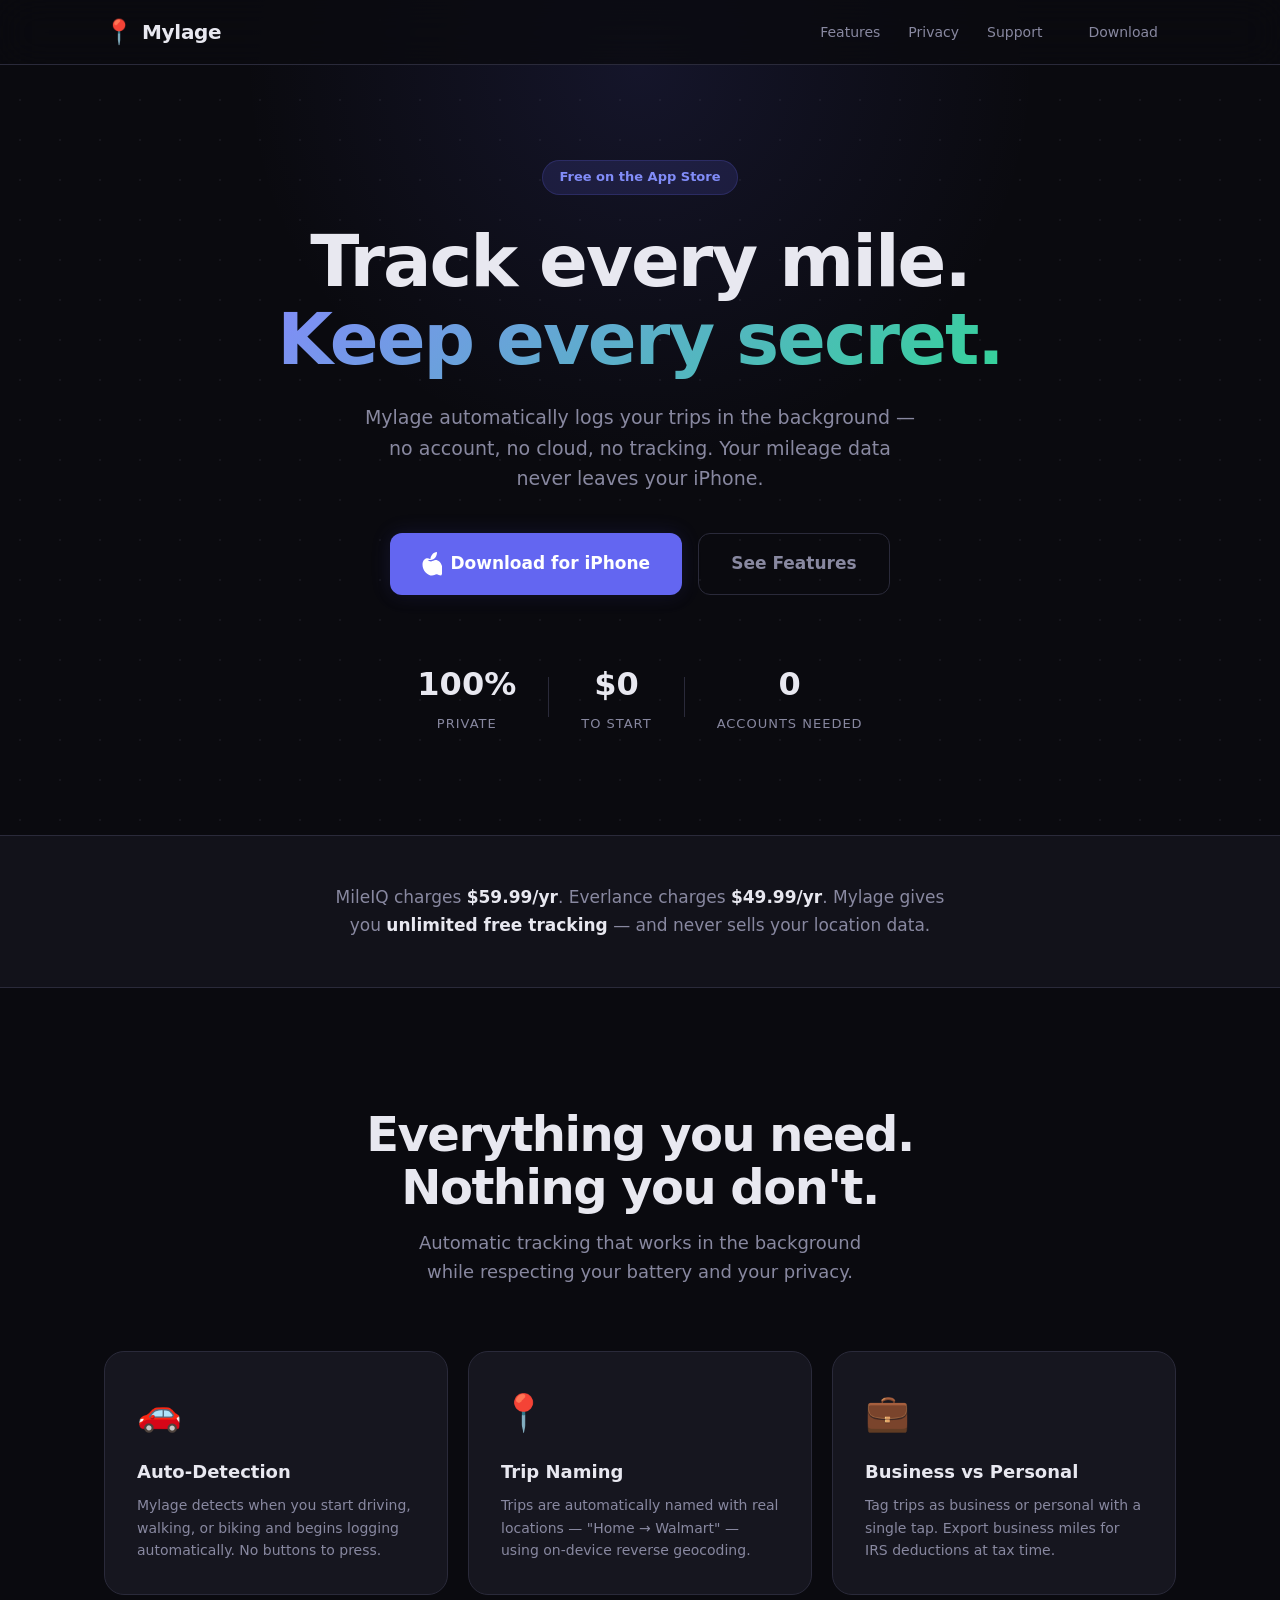
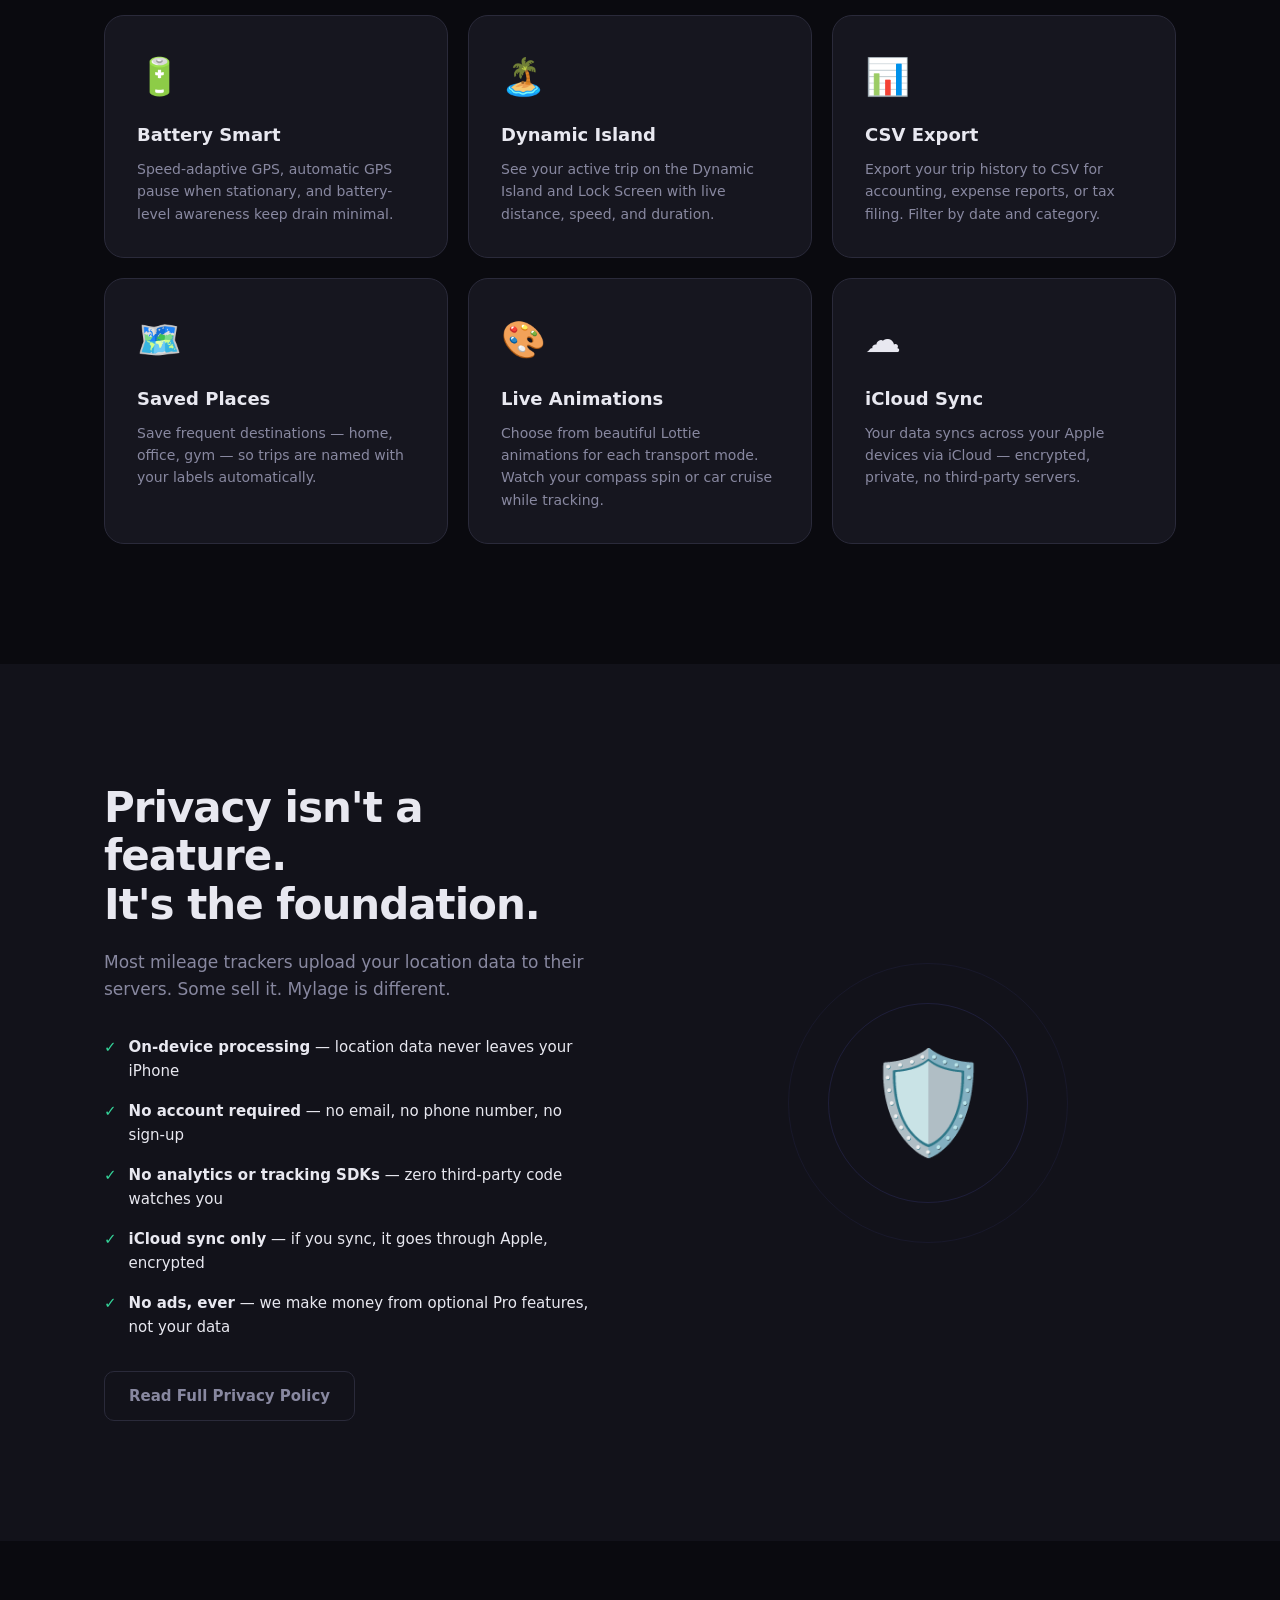
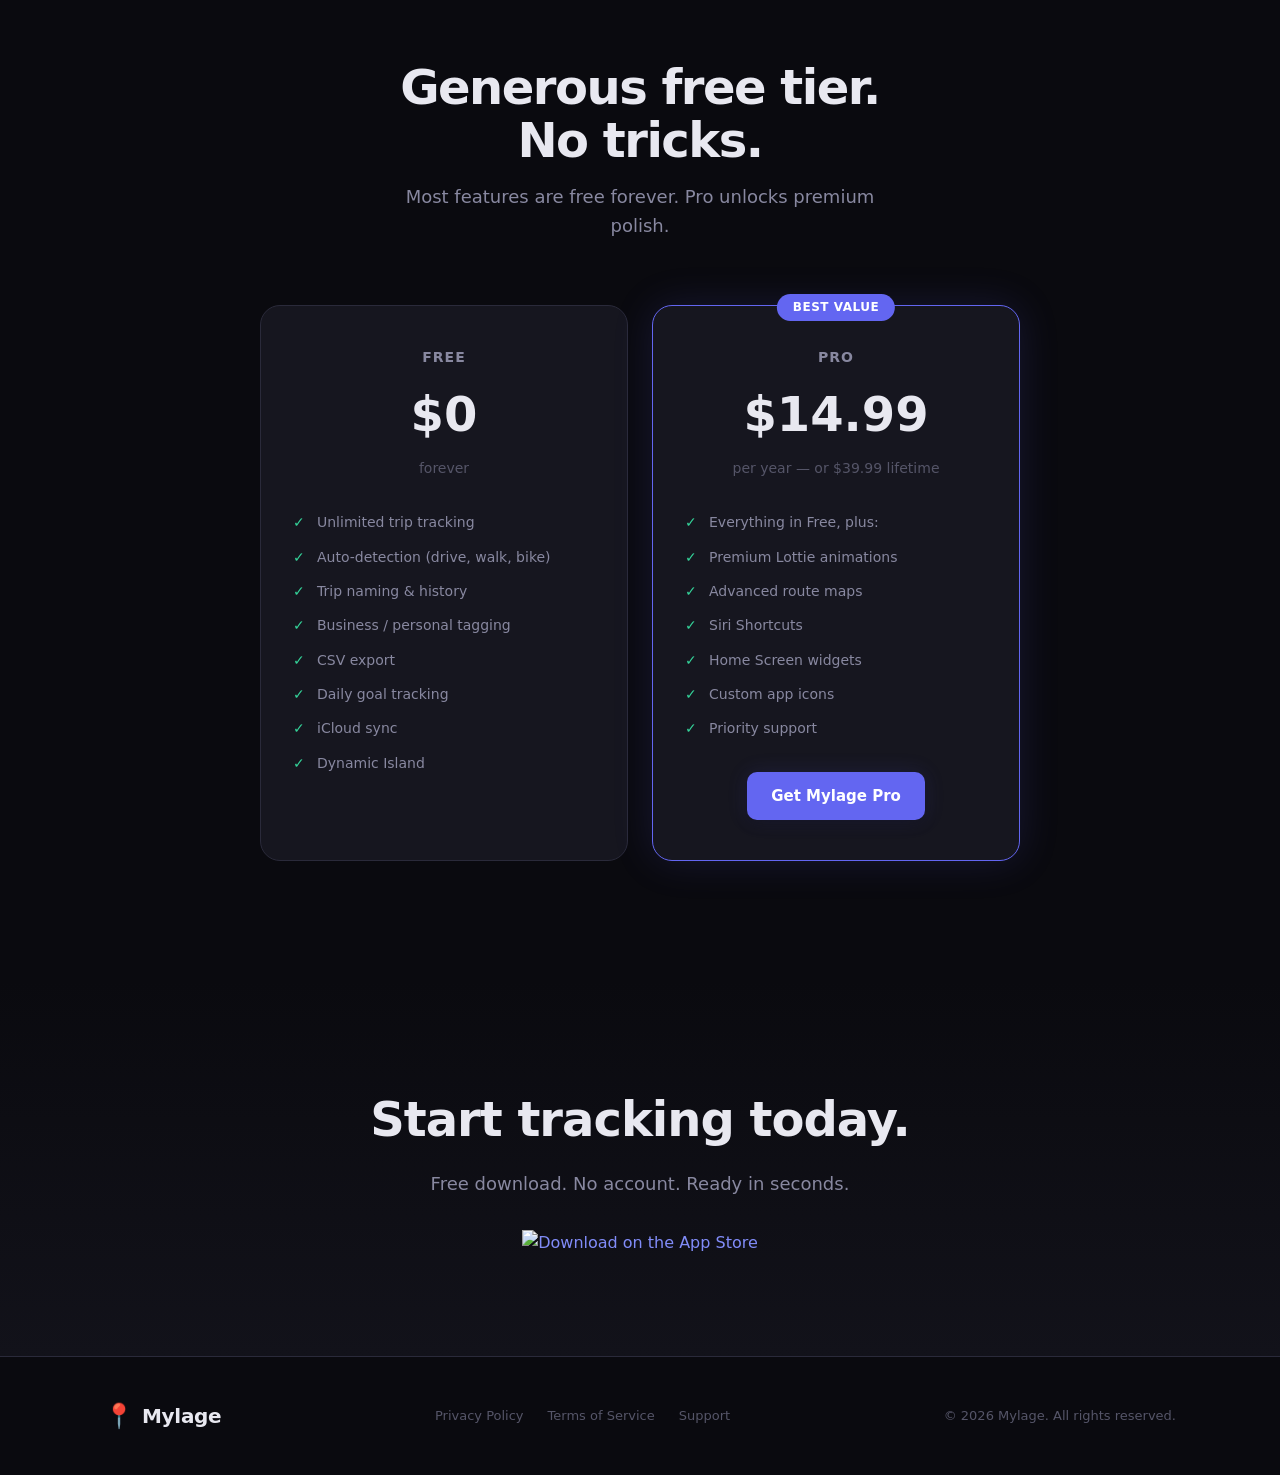
==== index.html @ f0684337 "Launch Mylage landing page, privacy policy, terms & support Co-Authored-By: Claude Opus 4.6 <noreply" ====
<!DOCTYPE html>
<html lang="en">
<head>
    <meta charset="UTF-8">
    <meta name="viewport" content="width=device-width, initial-scale=1.0">
    <title>Mylage — Privacy-First Mileage Tracker for iPhone</title>
    <meta name="description" content="Mylage automatically tracks your trips, calculates mileage, and keeps everything private. No account required. Free on the App Store.">
    <meta name="keywords" content="mileage tracker, trip tracker, IRS mileage, business mileage, iPhone, iOS, privacy">
    <meta property="og:title" content="Mylage — Privacy-First Mileage Tracker">
    <meta property="og:description" content="Automatic trip tracking. No account. No cloud. Your data stays on your device.">
    <meta property="og:type" content="website">
    <meta property="og:url" content="https://mylage.app">
    <meta name="apple-itunes-app" content="app-id=YOUR_APP_ID">
    <link rel="icon" type="image/svg+xml" href="data:image/svg+xml,<svg xmlns='http://www.w3.org/2000/svg' viewBox='0 0 100 100'><text y='.9em' font-size='90'>📍</text></svg>">
    <link rel="stylesheet" href="style.css">
</head>
<body>
    <!-- Nav -->
    <nav class="nav">
        <div class="nav-inner">
            <a href="/" class="nav-brand">
                <span class="nav-logo">📍</span>
                <span class="nav-name">Mylage</span>
            </a>
            <div class="nav-links">
                <a href="#features">Features</a>
                <a href="#privacy">Privacy</a>
                <a href="support.html">Support</a>
                <a href="#download" class="btn btn-sm">Download</a>
            </div>
            <button class="nav-toggle" aria-label="Menu" onclick="document.querySelector('.nav-links').classList.toggle('open')">
                <span></span><span></span><span></span>
            </button>
        </div>
    </nav>

    <!-- Hero -->
    <section class="hero">
        <div class="hero-bg">
            <div class="hero-gradient"></div>
            <div class="hero-dots"></div>
        </div>
        <div class="container hero-content">
            <div class="hero-badge">Free on the App Store</div>
            <h1>Track every mile.<br><span class="text-gradient">Keep every secret.</span></h1>
            <p class="hero-sub">Mylage automatically logs your trips in the background — no account, no cloud, no tracking. Your mileage data never leaves your iPhone.</p>
            <div class="hero-actions">
                <a href="#download" class="btn btn-primary btn-lg">
                    <svg width="20" height="24" viewBox="0 0 20 24" fill="currentColor"><path d="M15.5 1.5c-1.85 0-3.35.95-4.25 1.95-.9-1-2.4-1.95-4.25-1.95C3.1 1.5 0 4.6 0 8.5c0 5 4.5 9 10 14.5C15.5 17.5 20 13.5 20 8.5c0-3.9-3.1-7-6.5-7z" opacity="0"/><path d="M14.94 0C13.23.08 11.2 1.16 10.06 2.64c-1.02 1.32-1.91 3.35-1.58 5.3 1.86.06 3.78-1.02 4.87-2.52 1.04-1.42 1.78-3.42 1.59-5.42zM10.06 7.5C8.58 7.5 7.4 6.25 5.44 6.25 3.5 6.25.5 8.06.5 12.63.5 18.81 5.83 23.5 10 23.5c1.97 0 2.98-1.29 4.63-1.29 1.68 0 2.33 1.26 4.5 1.26C22.3 19.27 20 12 17.56 9.81c-1.19-1.06-2.7-1.69-3.94-1.69-1.79 0-2.87 1.31-4.56 1.31-1.66 0-2.4-1.28-3.5-1.28"/></svg>
                    Download for iPhone
                </a>
                <a href="#features" class="btn btn-ghost btn-lg">See Features</a>
            </div>
            <div class="hero-stats">
                <div class="stat">
                    <span class="stat-value">100%</span>
                    <span class="stat-label">Private</span>
                </div>
                <div class="stat-divider"></div>
                <div class="stat">
                    <span class="stat-value">$0</span>
                    <span class="stat-label">To Start</span>
                </div>
                <div class="stat-divider"></div>
                <div class="stat">
                    <span class="stat-value">0</span>
                    <span class="stat-label">Accounts Needed</span>
                </div>
            </div>
        </div>
    </section>

    <!-- Competitors -->
    <section class="compare">
        <div class="container">
            <p class="compare-text">
                MileIQ charges <strong>$59.99/yr</strong>. Everlance charges <strong>$49.99/yr</strong>.
                Mylage gives you <strong>unlimited free tracking</strong> — and never sells your location data.
            </p>
        </div>
    </section>

    <!-- Features -->
    <section id="features" class="features">
        <div class="container">
            <div class="section-header">
                <h2>Everything you need.<br>Nothing you don't.</h2>
                <p>Automatic tracking that works in the background while respecting your battery and your privacy.</p>
            </div>
            <div class="feature-grid">
                <div class="feature-card">
                    <div class="feature-icon">🚗</div>
                    <h3>Auto-Detection</h3>
                    <p>Mylage detects when you start driving, walking, or biking and begins logging automatically. No buttons to press.</p>
                </div>
                <div class="feature-card">
                    <div class="feature-icon">📍</div>
                    <h3>Trip Naming</h3>
                    <p>Trips are automatically named with real locations — "Home → Walmart" — using on-device reverse geocoding.</p>
                </div>
                <div class="feature-card">
                    <div class="feature-icon">💼</div>
                    <h3>Business vs Personal</h3>
                    <p>Tag trips as business or personal with a single tap. Export business miles for IRS deductions at tax time.</p>
                </div>
                <div class="feature-card">
                    <div class="feature-icon">🔋</div>
                    <h3>Battery Smart</h3>
                    <p>Speed-adaptive GPS, automatic GPS pause when stationary, and battery-level awareness keep drain minimal.</p>
                </div>
                <div class="feature-card">
                    <div class="feature-icon">🏝️</div>
                    <h3>Dynamic Island</h3>
                    <p>See your active trip on the Dynamic Island and Lock Screen with live distance, speed, and duration.</p>
                </div>
                <div class="feature-card">
                    <div class="feature-icon">📊</div>
                    <h3>CSV Export</h3>
                    <p>Export your trip history to CSV for accounting, expense reports, or tax filing. Filter by date and category.</p>
                </div>
                <div class="feature-card">
                    <div class="feature-icon">🗺️</div>
                    <h3>Saved Places</h3>
                    <p>Save frequent destinations — home, office, gym — so trips are named with your labels automatically.</p>
                </div>
                <div class="feature-card">
                    <div class="feature-icon">🎨</div>
                    <h3>Live Animations</h3>
                    <p>Choose from beautiful Lottie animations for each transport mode. Watch your compass spin or car cruise while tracking.</p>
                </div>
                <div class="feature-card">
                    <div class="feature-icon">☁️</div>
                    <h3>iCloud Sync</h3>
                    <p>Your data syncs across your Apple devices via iCloud — encrypted, private, no third-party servers.</p>
                </div>
            </div>
        </div>
    </section>

    <!-- Privacy -->
    <section id="privacy" class="privacy-section">
        <div class="container">
            <div class="privacy-grid">
                <div class="privacy-content">
                    <h2>Privacy isn't a feature.<br>It's the foundation.</h2>
                    <p>Most mileage trackers upload your location data to their servers. Some sell it. Mylage is different.</p>
                    <ul class="privacy-list">
                        <li>
                            <span class="check">✓</span>
                            <span><strong>On-device processing</strong> — location data never leaves your iPhone</span>
                        </li>
                        <li>
                            <span class="check">✓</span>
                            <span><strong>No account required</strong> — no email, no phone number, no sign-up</span>
                        </li>
                        <li>
                            <span class="check">✓</span>
                            <span><strong>No analytics or tracking SDKs</strong> — zero third-party code watches you</span>
                        </li>
                        <li>
                            <span class="check">✓</span>
                            <span><strong>iCloud sync only</strong> — if you sync, it goes through Apple, encrypted</span>
                        </li>
                        <li>
                            <span class="check">✓</span>
                            <span><strong>No ads, ever</strong> — we make money from optional Pro features, not your data</span>
                        </li>
                    </ul>
                    <a href="privacy.html" class="btn btn-ghost">Read Full Privacy Policy</a>
                </div>
                <div class="privacy-visual">
                    <div class="shield">
                        <div class="shield-icon">🛡️</div>
                        <div class="shield-ring"></div>
                        <div class="shield-ring shield-ring-2"></div>
                    </div>
                </div>
            </div>
        </div>
    </section>

    <!-- Pricing -->
    <section class="pricing">
        <div class="container">
            <div class="section-header">
                <h2>Generous free tier.<br>No tricks.</h2>
                <p>Most features are free forever. Pro unlocks premium polish.</p>
            </div>
            <div class="pricing-grid">
                <div class="price-card">
                    <div class="price-tier">Free</div>
                    <div class="price-amount">$0</div>
                    <div class="price-period">forever</div>
                    <ul class="price-features">
                        <li>Unlimited trip tracking</li>
                        <li>Auto-detection (drive, walk, bike)</li>
                        <li>Trip naming & history</li>
                        <li>Business / personal tagging</li>
                        <li>CSV export</li>
                        <li>Daily goal tracking</li>
                        <li>iCloud sync</li>
                        <li>Dynamic Island</li>
                    </ul>
                </div>
                <div class="price-card price-card-pro">
                    <div class="price-badge">Best Value</div>
                    <div class="price-tier">Pro</div>
                    <div class="price-amount">$14.99</div>
                    <div class="price-period">per year — or $39.99 lifetime</div>
                    <ul class="price-features">
                        <li>Everything in Free, plus:</li>
                        <li>Premium Lottie animations</li>
                        <li>Advanced route maps</li>
                        <li>Siri Shortcuts</li>
                        <li>Home Screen widgets</li>
                        <li>Custom app icons</li>
                        <li>Priority support</li>
                    </ul>
                    <a href="#download" class="btn btn-primary">Get Mylage Pro</a>
                </div>
            </div>
        </div>
    </section>

    <!-- Download -->
    <section id="download" class="download">
        <div class="container">
            <h2>Start tracking today.</h2>
            <p>Free download. No account. Ready in seconds.</p>
            <a href="https://apps.apple.com/app/mylage/idYOUR_APP_ID" class="app-store-badge" aria-label="Download on the App Store">
                <img src="https://developer.apple.com/assets/elements/badges/download-on-the-app-store.svg" alt="Download on the App Store" height="54">
            </a>
        </div>
    </section>

    <!-- Footer -->
    <footer class="footer">
        <div class="container footer-inner">
            <div class="footer-brand">
                <span class="nav-logo">📍</span>
                <span class="nav-name">Mylage</span>
            </div>
            <div class="footer-links">
                <a href="privacy.html">Privacy Policy</a>
                <a href="terms.html">Terms of Service</a>
                <a href="support.html">Support</a>
            </div>
            <div class="footer-copy">
                &copy; 2026 Mylage. All rights reserved.
            </div>
        </div>
    </footer>
</body>
</html>
---- style.css ----
/* === Reset & Base === */
*, *::before, *::after { margin: 0; padding: 0; box-sizing: border-box; }

:root {
    --bg: #0a0a0f;
    --bg-subtle: #12121a;
    --bg-card: #16161f;
    --bg-card-hover: #1c1c28;
    --border: #2a2a3a;
    --text: #e8e8f0;
    --text-muted: #8888a0;
    --text-dim: #555568;
    --accent: #6366f1;
    --accent-light: #818cf8;
    --accent-glow: rgba(99, 102, 241, 0.15);
    --green: #34d399;
    --radius: 12px;
    --radius-lg: 20px;
    --max-w: 1120px;
    --font: -apple-system, BlinkMacSystemFont, 'SF Pro Display', 'Segoe UI', system-ui, sans-serif;
}

html { scroll-behavior: smooth; }
body {
    font-family: var(--font);
    background: var(--bg);
    color: var(--text);
    line-height: 1.6;
    -webkit-font-smoothing: antialiased;
    overflow-x: hidden;
}

.container { max-width: var(--max-w); margin: 0 auto; padding: 0 24px; }

a { color: var(--accent-light); text-decoration: none; transition: color 0.2s; }
a:hover { color: #a5b4fc; }

/* === Buttons === */
.btn {
    display: inline-flex; align-items: center; gap: 8px;
    padding: 12px 24px; border-radius: 10px;
    font-weight: 600; font-size: 15px;
    transition: all 0.2s ease; cursor: pointer;
    border: none; text-decoration: none;
}
.btn-sm { padding: 8px 18px; font-size: 13px; border-radius: 8px; }
.btn-lg { padding: 16px 32px; font-size: 17px; border-radius: 12px; }
.btn-primary {
    background: var(--accent); color: #fff;
    box-shadow: 0 0 20px var(--accent-glow), 0 4px 12px rgba(0,0,0,0.3);
}
.btn-primary:hover {
    background: var(--accent-light); color: #fff;
    box-shadow: 0 0 30px rgba(99, 102, 241, 0.25), 0 6px 16px rgba(0,0,0,0.4);
    transform: translateY(-1px);
}
.btn-ghost {
    background: transparent; color: var(--text-muted);
    border: 1px solid var(--border);
}
.btn-ghost:hover { color: var(--text); border-color: var(--text-dim); }

/* === Nav === */
.nav {
    position: fixed; top: 0; left: 0; right: 0; z-index: 100;
    background: rgba(10, 10, 15, 0.8);
    backdrop-filter: blur(20px); -webkit-backdrop-filter: blur(20px);
    border-bottom: 1px solid var(--border);
}
.nav-inner {
    max-width: var(--max-w); margin: 0 auto; padding: 0 24px;
    display: flex; align-items: center; justify-content: space-between;
    height: 64px;
}
.nav-brand { display: flex; align-items: center; gap: 8px; text-decoration: none; }
.nav-logo { font-size: 24px; }
.nav-name { font-size: 20px; font-weight: 700; color: var(--text); letter-spacing: -0.3px; }
.nav-links { display: flex; align-items: center; gap: 28px; }
.nav-links a { color: var(--text-muted); font-size: 14px; font-weight: 500; }
.nav-links a:hover { color: var(--text); }
.nav-toggle { display: none; background: none; border: none; cursor: pointer; padding: 4px; }
.nav-toggle span {
    display: block; width: 20px; height: 2px; background: var(--text-muted);
    margin: 4px 0; transition: 0.2s;
}

/* === Hero === */
.hero {
    position: relative; padding: 160px 0 100px; overflow: hidden;
    min-height: 90vh; display: flex; align-items: center;
}
.hero-bg { position: absolute; inset: 0; pointer-events: none; }
.hero-gradient {
    position: absolute; top: -40%; left: 50%; transform: translateX(-50%);
    width: 800px; height: 800px; border-radius: 50%;
    background: radial-gradient(circle, rgba(99,102,241,0.12) 0%, transparent 70%);
}
.hero-dots {
    position: absolute; inset: 0;
    background-image: radial-gradient(circle, var(--text-dim) 1px, transparent 1px);
    background-size: 40px 40px; opacity: 0.15;
}
.hero-content { position: relative; text-align: center; }
.hero-badge {
    display: inline-block; padding: 6px 16px; border-radius: 100px;
    background: var(--accent-glow); border: 1px solid rgba(99,102,241,0.2);
    color: var(--accent-light); font-size: 13px; font-weight: 600;
    margin-bottom: 28px;
}
.hero h1 {
    font-size: clamp(40px, 7vw, 72px); font-weight: 800;
    line-height: 1.08; letter-spacing: -2px; margin-bottom: 24px;
}
.text-gradient {
    background: linear-gradient(135deg, var(--accent-light), var(--green));
    -webkit-background-clip: text; -webkit-text-fill-color: transparent;
    background-clip: text;
}
.hero-sub {
    font-size: 19px; color: var(--text-muted); max-width: 560px;
    margin: 0 auto 40px; line-height: 1.6;
}
.hero-actions { display: flex; gap: 16px; justify-content: center; flex-wrap: wrap; }
.hero-stats {
    display: flex; gap: 0; justify-content: center; align-items: center;
    margin-top: 64px;
}
.stat { text-align: center; padding: 0 32px; }
.stat-value { display: block; font-size: 32px; font-weight: 800; color: var(--text); }
.stat-label { font-size: 13px; color: var(--text-muted); text-transform: uppercase; letter-spacing: 1px; }
.stat-divider { width: 1px; height: 40px; background: var(--border); }

/* === Compare === */
.compare {
    padding: 48px 0; border-top: 1px solid var(--border);
    border-bottom: 1px solid var(--border); background: var(--bg-subtle);
}
.compare-text {
    text-align: center; font-size: 17px; color: var(--text-muted);
    max-width: 640px; margin: 0 auto;
}
.compare-text strong { color: var(--text); }

/* === Features === */
.features { padding: 120px 0; }
.section-header { text-align: center; margin-bottom: 64px; }
.section-header h2 {
    font-size: clamp(32px, 5vw, 48px); font-weight: 800;
    letter-spacing: -1.5px; line-height: 1.1; margin-bottom: 16px;
}
.section-header p { font-size: 18px; color: var(--text-muted); max-width: 480px; margin: 0 auto; }
.feature-grid {
    display: grid; grid-template-columns: repeat(3, 1fr); gap: 20px;
}
.feature-card {
    background: var(--bg-card); border: 1px solid var(--border);
    border-radius: var(--radius-lg); padding: 32px;
    transition: all 0.3s ease;
}
.feature-card:hover {
    background: var(--bg-card-hover); border-color: rgba(99,102,241,0.3);
    transform: translateY(-2px);
    box-shadow: 0 8px 32px rgba(0,0,0,0.3);
}
.feature-icon { font-size: 36px; margin-bottom: 16px; }
.feature-card h3 { font-size: 18px; font-weight: 700; margin-bottom: 8px; }
.feature-card p { font-size: 14px; color: var(--text-muted); line-height: 1.6; }

/* === Privacy === */
.privacy-section { padding: 120px 0; background: var(--bg-subtle); }
.privacy-grid {
    display: grid; grid-template-columns: 1fr 1fr; gap: 80px; align-items: center;
}
.privacy-content h2 {
    font-size: clamp(28px, 4vw, 42px); font-weight: 800;
    letter-spacing: -1px; line-height: 1.15; margin-bottom: 20px;
}
.privacy-content > p { color: var(--text-muted); font-size: 17px; margin-bottom: 32px; }
.privacy-list { list-style: none; display: flex; flex-direction: column; gap: 16px; margin-bottom: 32px; }
.privacy-list li { display: flex; gap: 12px; align-items: flex-start; font-size: 15px; }
.check { color: var(--green); font-weight: 700; flex-shrink: 0; }
.privacy-visual { display: flex; justify-content: center; align-items: center; }
.shield { position: relative; display: flex; justify-content: center; align-items: center; }
.shield-icon { font-size: 100px; position: relative; z-index: 2; }
.shield-ring {
    position: absolute; width: 200px; height: 200px; border-radius: 50%;
    border: 1px solid rgba(99,102,241,0.15);
    animation: pulse 3s ease-in-out infinite;
}
.shield-ring-2 {
    width: 280px; height: 280px;
    border-color: rgba(99,102,241,0.08);
    animation-delay: 1s;
}
@keyframes pulse {
    0%, 100% { transform: scale(1); opacity: 1; }
    50% { transform: scale(1.05); opacity: 0.7; }
}

/* === Pricing === */
.pricing { padding: 120px 0; }
.pricing-grid {
    display: grid; grid-template-columns: 1fr 1fr; gap: 24px;
    max-width: 760px; margin: 0 auto;
}
.price-card {
    position: relative; background: var(--bg-card); border: 1px solid var(--border);
    border-radius: var(--radius-lg); padding: 40px 32px; text-align: center;
}
.price-card-pro {
    border-color: var(--accent);
    box-shadow: 0 0 40px var(--accent-glow);
}
.price-badge {
    position: absolute; top: -12px; left: 50%; transform: translateX(-50%);
    background: var(--accent); color: #fff; font-size: 12px; font-weight: 700;
    padding: 4px 16px; border-radius: 100px; text-transform: uppercase; letter-spacing: 0.5px;
}
.price-tier { font-size: 14px; color: var(--text-muted); text-transform: uppercase; letter-spacing: 1px; font-weight: 600; }
.price-amount { font-size: 48px; font-weight: 800; margin: 8px 0 4px; }
.price-period { font-size: 14px; color: var(--text-dim); margin-bottom: 32px; }
.price-features { list-style: none; text-align: left; display: flex; flex-direction: column; gap: 12px; }
.price-features li {
    font-size: 14px; color: var(--text-muted); padding-left: 24px;
    position: relative;
}
.price-features li::before {
    content: '✓'; position: absolute; left: 0; color: var(--green); font-weight: 700;
}
.price-card-pro .price-features { margin-bottom: 32px; }

/* === Download === */
.download {
    padding: 100px 0; text-align: center;
    background: linear-gradient(180deg, var(--bg) 0%, var(--bg-subtle) 100%);
}
.download h2 {
    font-size: clamp(32px, 5vw, 48px); font-weight: 800;
    letter-spacing: -1px; margin-bottom: 12px;
}
.download p { color: var(--text-muted); font-size: 18px; margin-bottom: 32px; }
.app-store-badge img { transition: transform 0.2s; }
.app-store-badge:hover img { transform: scale(1.05); }

/* === Footer === */
.footer {
    padding: 40px 0; border-top: 1px solid var(--border);
}
.footer-inner {
    display: flex; align-items: center; justify-content: space-between; flex-wrap: wrap; gap: 16px;
}
.footer-brand { display: flex; align-items: center; gap: 8px; }
.footer-links { display: flex; gap: 24px; }
.footer-links a { color: var(--text-dim); font-size: 13px; }
.footer-links a:hover { color: var(--text-muted); }
.footer-copy { color: var(--text-dim); font-size: 13px; }

/* === Responsive === */
@media (max-width: 768px) {
    .nav-links {
        display: none; position: absolute; top: 64px; left: 0; right: 0;
        background: rgba(10,10,15,0.95); backdrop-filter: blur(20px);
        padding: 20px 24px; flex-direction: column; gap: 16px;
        border-bottom: 1px solid var(--border);
    }
    .nav-links.open { display: flex; }
    .nav-toggle { display: block; }
    .hero { padding: 120px 0 80px; min-height: auto; }
    .hero h1 { letter-spacing: -1px; }
    .hero-stats { flex-direction: column; gap: 20px; }
    .stat-divider { width: 40px; height: 1px; }
    .feature-grid { grid-template-columns: 1fr; }
    .privacy-grid { grid-template-columns: 1fr; gap: 40px; }
    .privacy-visual { order: -1; }
    .pricing-grid { grid-template-columns: 1fr; }
    .footer-inner { flex-direction: column; text-align: center; }
}

/* === Page Styles (shared by privacy, terms, support) === */
.page-header {
    padding: 120px 0 48px; text-align: center;
    background: var(--bg-subtle); border-bottom: 1px solid var(--border);
}
.page-header h1 { font-size: 36px; font-weight: 800; letter-spacing: -1px; margin-bottom: 8px; }
.page-header p { color: var(--text-muted); font-size: 15px; }
.page-content {
    max-width: 720px; margin: 0 auto; padding: 64px 24px 100px;
}
.page-content h2 {
    font-size: 22px; font-weight: 700; margin-top: 48px; margin-bottom: 12px;
    letter-spacing: -0.3px;
}
.page-content h2:first-child { margin-top: 0; }
.page-content p, .page-content li {
    color: var(--text-muted); font-size: 15px; line-height: 1.75; margin-bottom: 16px;
}
.page-content ul { list-style: disc; padding-left: 24px; margin-bottom: 16px; }
.page-content li { margin-bottom: 8px; }
.page-content a { color: var(--accent-light); }
.page-content strong { color: var(--text); }
.page-content .highlight-box {
    background: var(--bg-card); border: 1px solid var(--border);
    border-radius: var(--radius); padding: 24px; margin: 24px 0;
}

/* Support form */
.support-options {
    display: grid; grid-template-columns: 1fr 1fr; gap: 20px; margin: 32px 0;
}
.support-card {
    background: var(--bg-card); border: 1px solid var(--border);
    border-radius: var(--radius-lg); padding: 32px; text-align: center;
    transition: all 0.2s;
}
.support-card:hover {
    border-color: rgba(99,102,241,0.3); transform: translateY(-2px);
}
.support-card .icon { font-size: 36px; margin-bottom: 12px; }
.support-card h3 { font-size: 16px; font-weight: 700; margin-bottom: 6px; }
.support-card p { font-size: 13px; color: var(--text-muted); margin-bottom: 16px; }

.faq { margin-top: 48px; }
.faq-item { border-bottom: 1px solid var(--border); padding: 20px 0; }
.faq-item h3 { font-size: 16px; font-weight: 600; margin-bottom: 8px; cursor: pointer; }
.faq-item p { color: var(--text-muted); font-size: 14px; line-height: 1.7; margin: 0; }

@media (max-width: 768px) {
    .support-options { grid-template-columns: 1fr; }
}
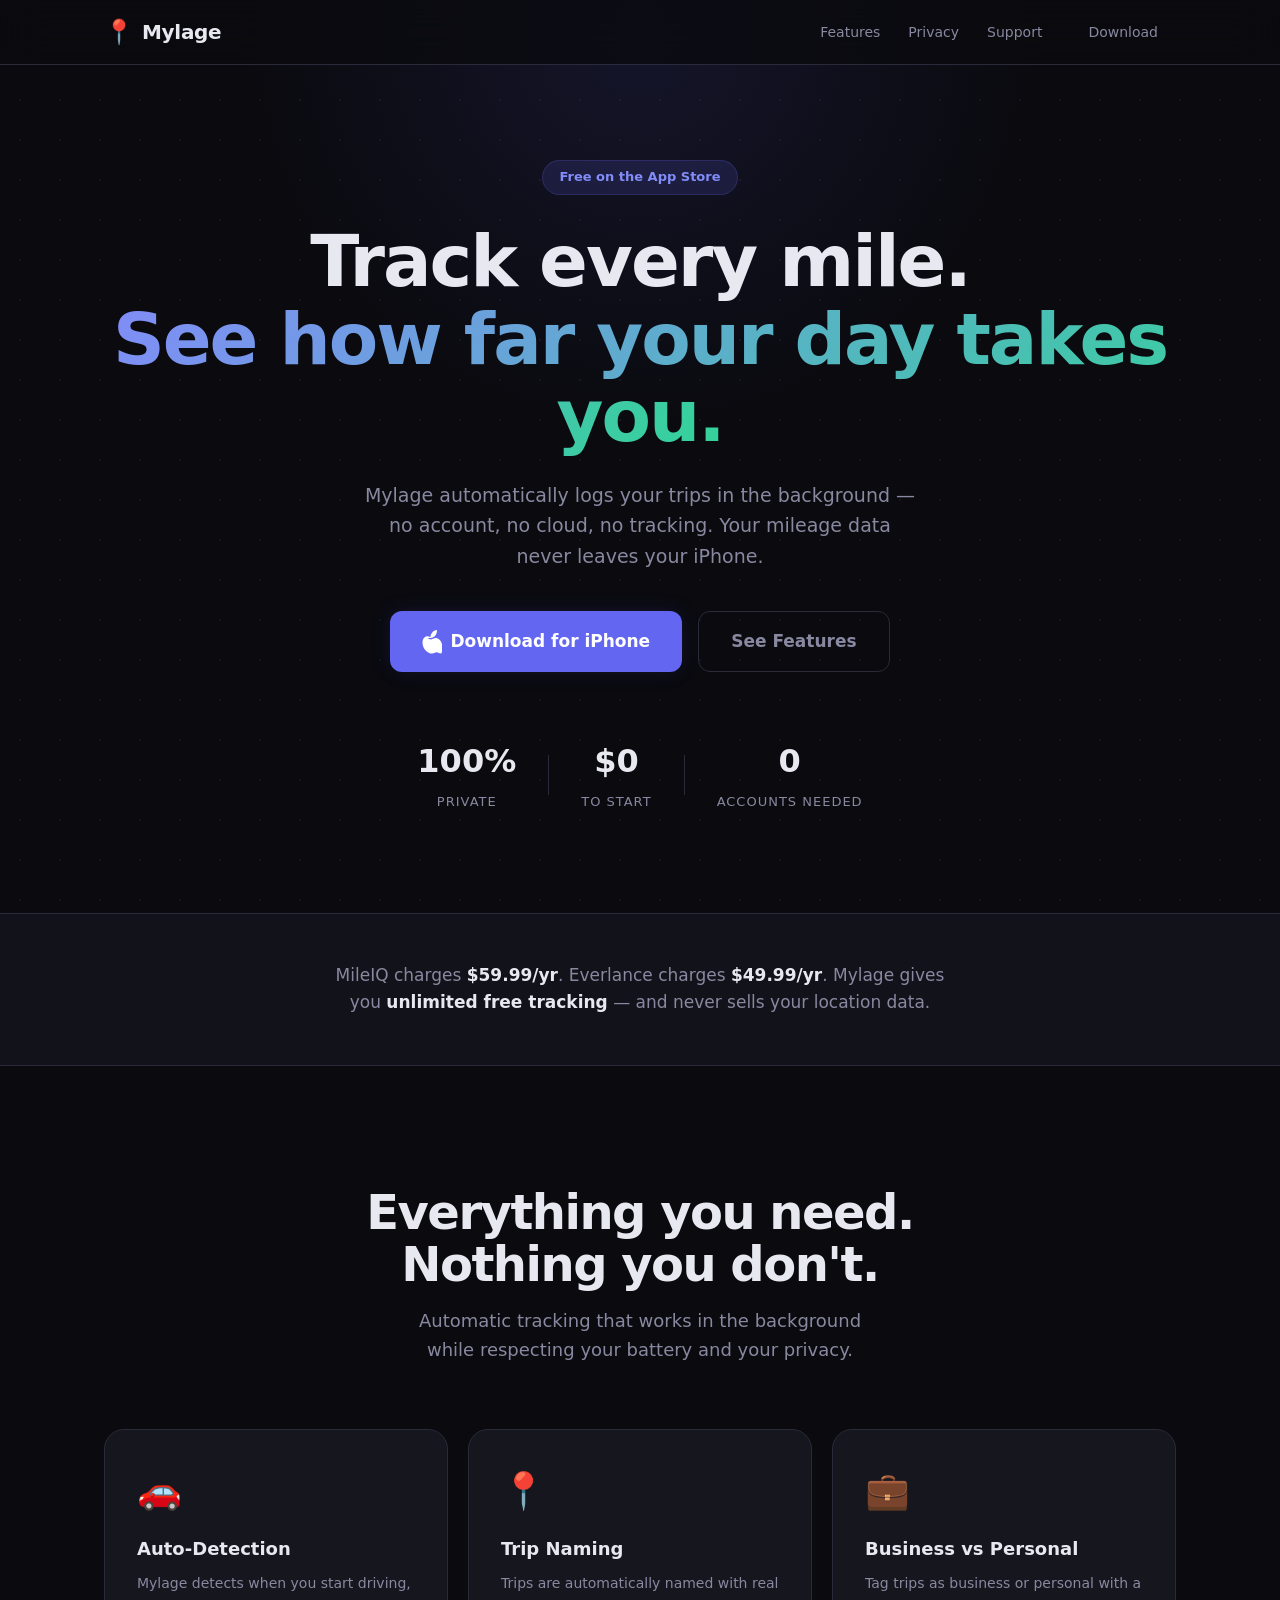
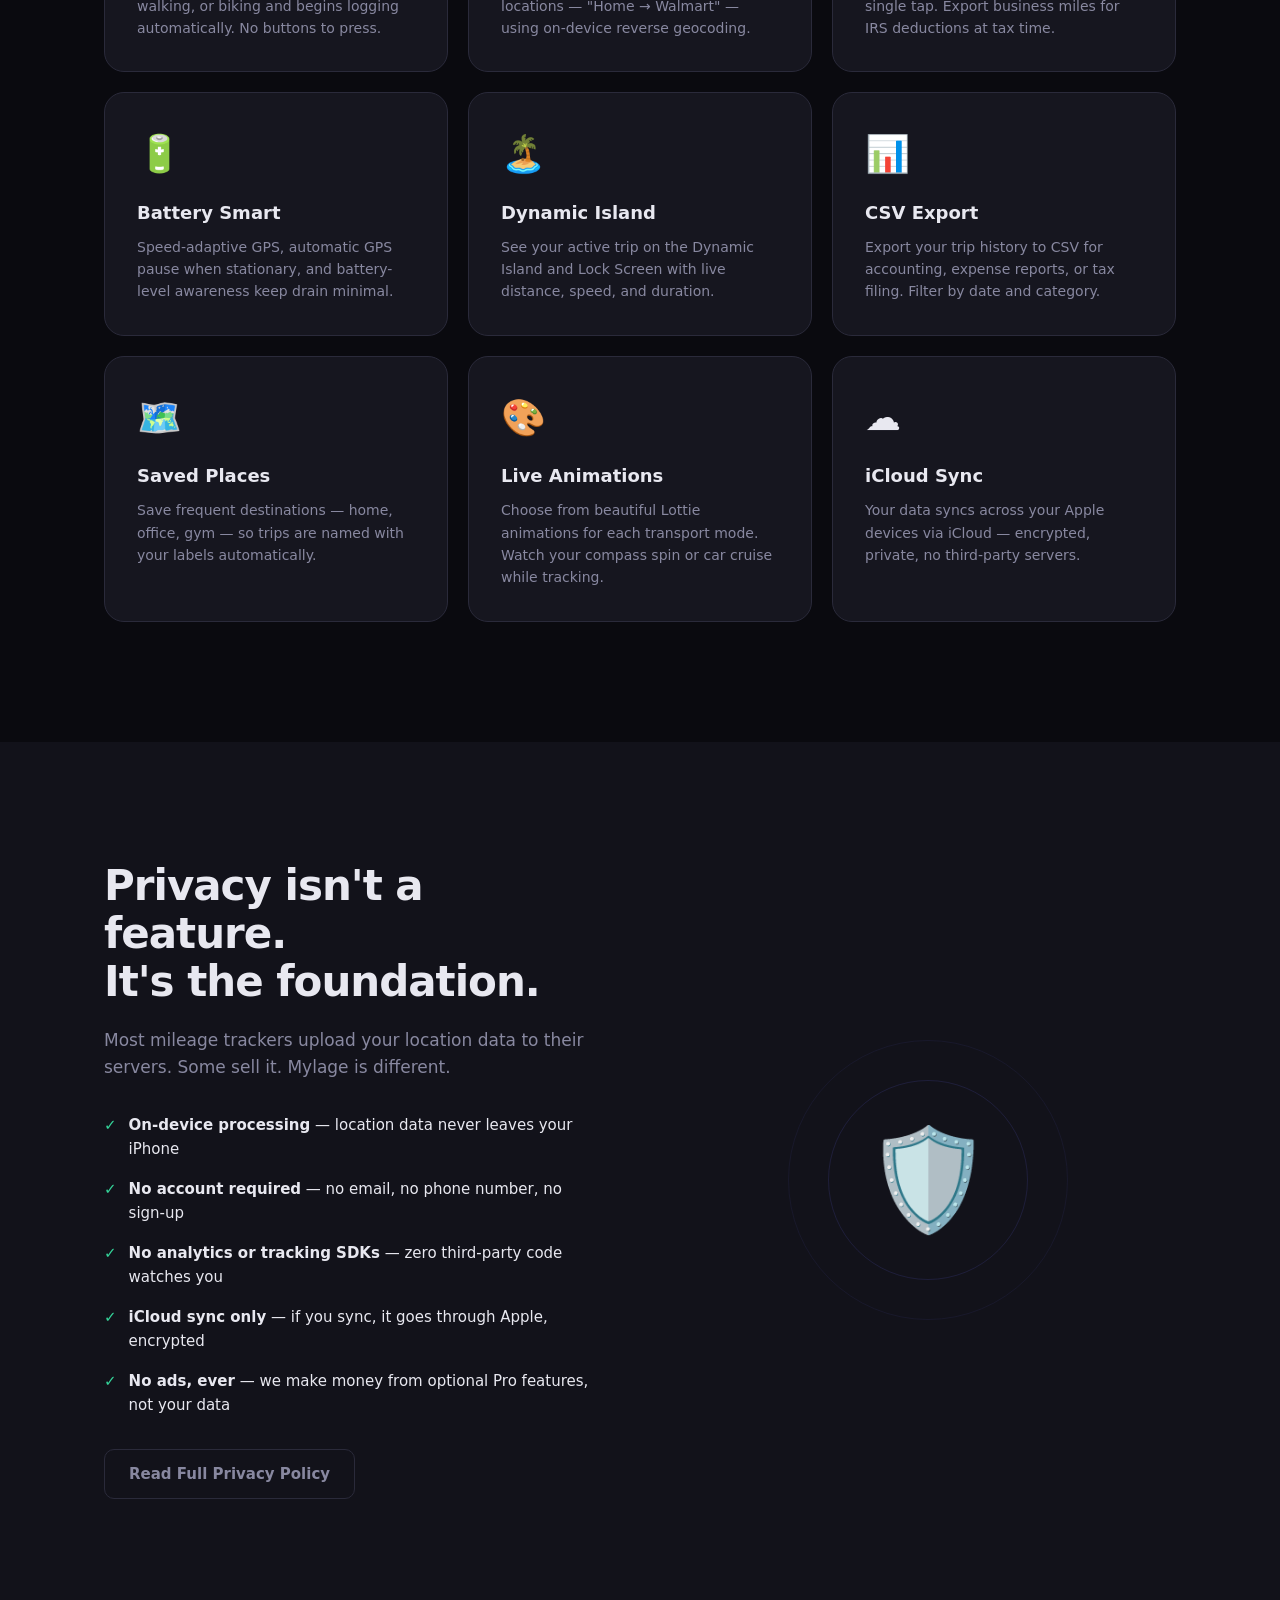
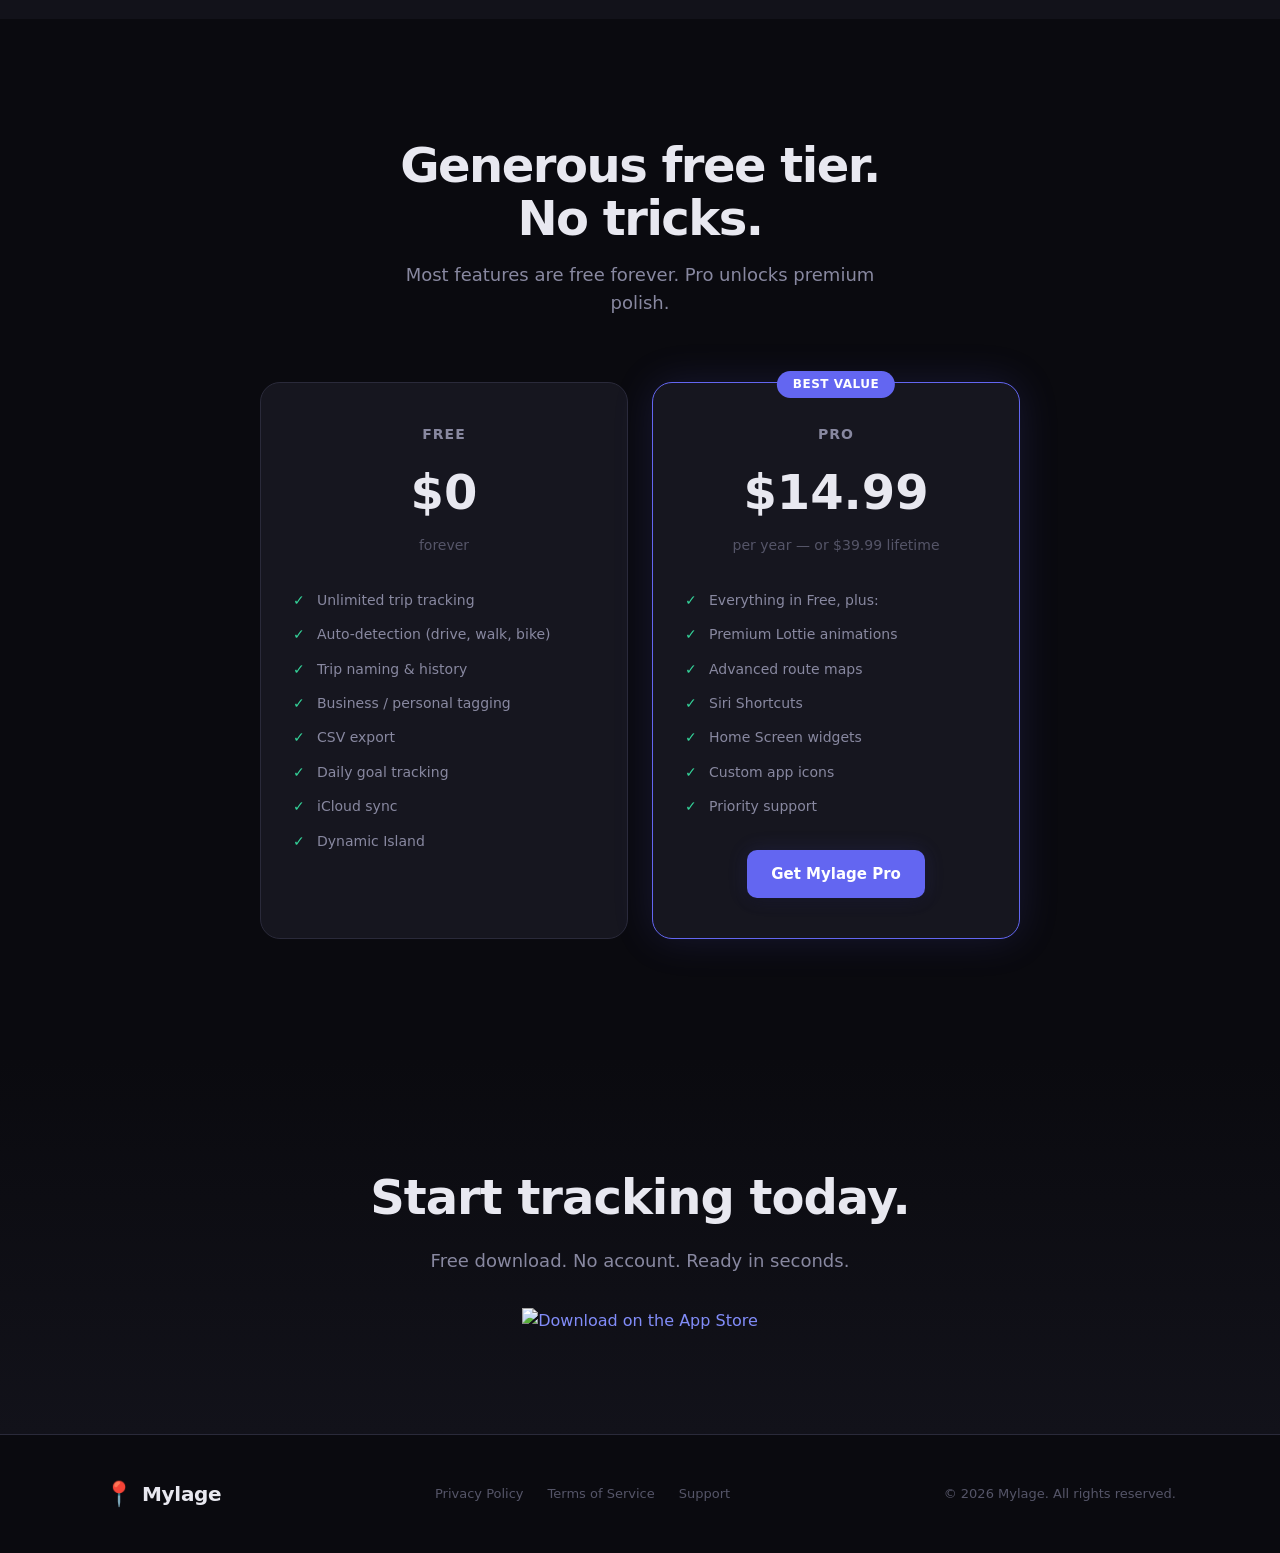
==== commit 9b15925e: "Update hero tagline to app slogan Co-Authored-By: Claude Opus 4.6 <noreply@anthropic.com>" ====
--- a/index.html
+++ b/index.html
@@ -42,7 +42,7 @@
         </div>
         <div class="container hero-content">
             <div class="hero-badge">Free on the App Store</div>
-            <h1>Track every mile.<br><span class="text-gradient">Keep every secret.</span></h1>
+            <h1>Track every mile.<br><span class="text-gradient">See how far your day takes you.</span></h1>
             <p class="hero-sub">Mylage automatically logs your trips in the background — no account, no cloud, no tracking. Your mileage data never leaves your iPhone.</p>
             <div class="hero-actions">
                 <a href="#download" class="btn btn-primary btn-lg">
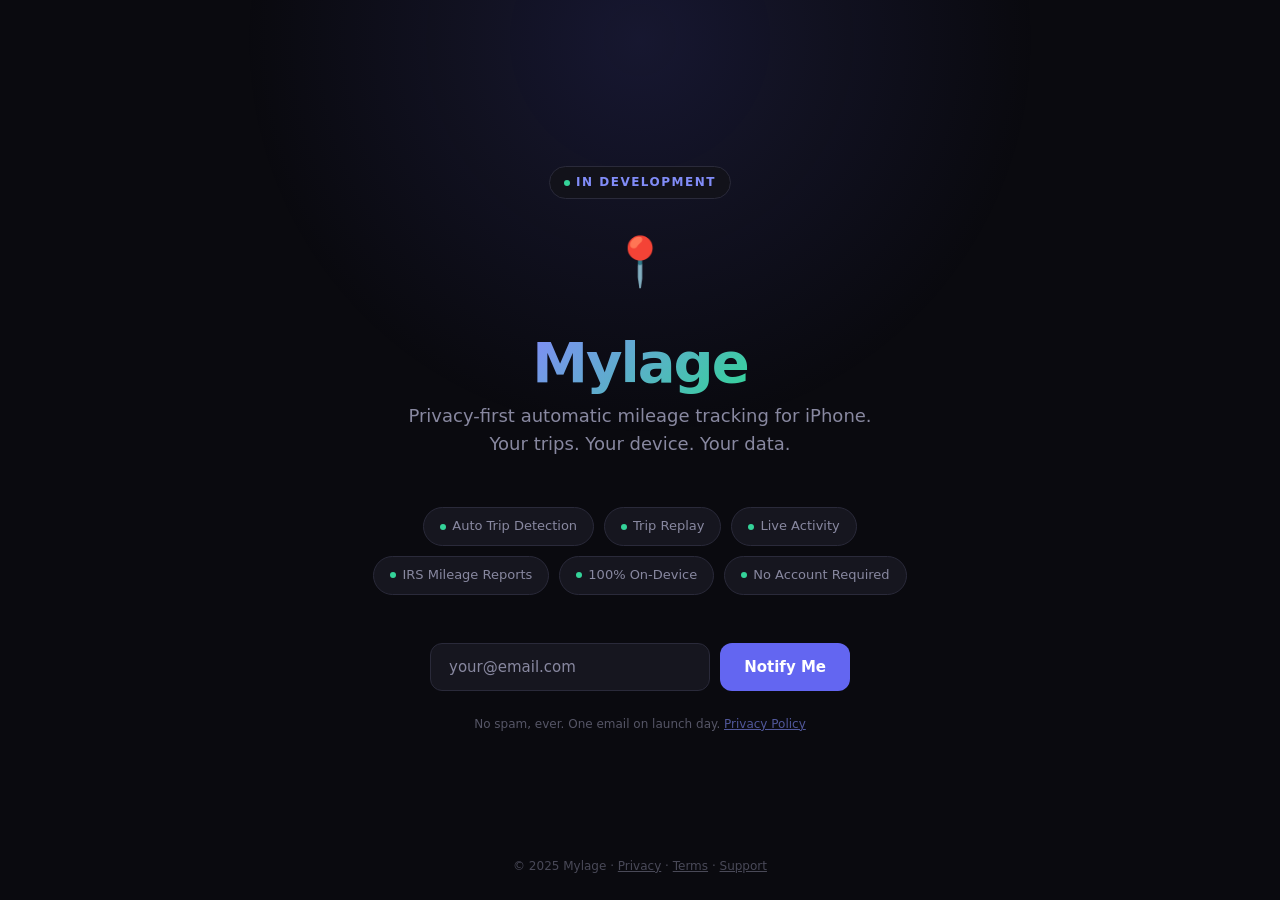
==== commit ba15ced4: "Replace landing page with coming soon page - New minimal coming soon page with email signup, feature" ====
--- a/index.html
+++ b/index.html
@@ -3,252 +3,283 @@
 <head>
     <meta charset="UTF-8">
     <meta name="viewport" content="width=device-width, initial-scale=1.0">
-    <title>Mylage — Privacy-First Mileage Tracker for iPhone</title>
-    <meta name="description" content="Mylage automatically tracks your trips, calculates mileage, and keeps everything private. No account required. Free on the App Store.">
-    <meta name="keywords" content="mileage tracker, trip tracker, IRS mileage, business mileage, iPhone, iOS, privacy">
-    <meta property="og:title" content="Mylage — Privacy-First Mileage Tracker">
-    <meta property="og:description" content="Automatic trip tracking. No account. No cloud. Your data stays on your device.">
+    <title>Mylage — Coming Soon</title>
+    <meta name="description" content="Mylage — a privacy-first mileage tracker for iPhone. Automatic trip tracking, trip replay, and more. Coming soon to the App Store.">
+    <meta property="og:title" content="Mylage — Coming Soon">
+    <meta property="og:description" content="Privacy-first automatic mileage tracking for iPhone. Coming soon.">
     <meta property="og:type" content="website">
     <meta property="og:url" content="https://mylage.app">
-    <meta name="apple-itunes-app" content="app-id=YOUR_APP_ID">
     <link rel="icon" type="image/svg+xml" href="data:image/svg+xml,<svg xmlns='http://www.w3.org/2000/svg' viewBox='0 0 100 100'><text y='.9em' font-size='90'>📍</text></svg>">
-    <link rel="stylesheet" href="style.css">
+    <style>
+        *, *::before, *::after { margin: 0; padding: 0; box-sizing: border-box; }
+
+        :root {
+            --bg: #0a0a0f;
+            --bg-subtle: #12121a;
+            --bg-card: #16161f;
+            --border: #2a2a3a;
+            --text: #e8e8f0;
+            --text-muted: #8888a0;
+            --accent: #6366f1;
+            --accent-light: #818cf8;
+            --accent-glow: rgba(99, 102, 241, 0.15);
+            --green: #34d399;
+            --font: -apple-system, BlinkMacSystemFont, 'SF Pro Display', 'Segoe UI', system-ui, sans-serif;
+        }
+
+        html { scroll-behavior: smooth; }
+        body {
+            font-family: var(--font);
+            background: var(--bg);
+            color: var(--text);
+            line-height: 1.6;
+            -webkit-font-smoothing: antialiased;
+            min-height: 100vh;
+            display: flex;
+            flex-direction: column;
+            align-items: center;
+            justify-content: center;
+            padding: 24px;
+            overflow: hidden;
+        }
+
+        /* Ambient glow */
+        body::before {
+            content: '';
+            position: fixed;
+            top: -40%;
+            left: 50%;
+            transform: translateX(-50%);
+            width: 800px;
+            height: 800px;
+            background: radial-gradient(circle, var(--accent-glow) 0%, transparent 70%);
+            pointer-events: none;
+            z-index: 0;
+        }
+
+        .content {
+            position: relative;
+            z-index: 1;
+            text-align: center;
+            max-width: 560px;
+        }
+
+        .logo {
+            font-size: 48px;
+            margin-bottom: 32px;
+            animation: float 3s ease-in-out infinite;
+        }
+
+        @keyframes float {
+            0%, 100% { transform: translateY(0); }
+            50% { transform: translateY(-8px); }
+        }
+
+        h1 {
+            font-size: clamp(36px, 6vw, 56px);
+            font-weight: 800;
+            letter-spacing: -2px;
+            line-height: 1.1;
+            margin-bottom: 8px;
+        }
+
+        .gradient-text {
+            background: linear-gradient(135deg, var(--accent-light), var(--green));
+            -webkit-background-clip: text;
+            -webkit-text-fill-color: transparent;
+            background-clip: text;
+        }
+
+        .tagline {
+            font-size: 18px;
+            color: var(--text-muted);
+            margin-bottom: 48px;
+            line-height: 1.6;
+        }
+
+        .features {
+            display: flex;
+            flex-wrap: wrap;
+            justify-content: center;
+            gap: 10px;
+            margin-bottom: 48px;
+        }
+
+        .pill {
+            display: inline-flex;
+            align-items: center;
+            gap: 6px;
+            background: var(--bg-card);
+            border: 1px solid var(--border);
+            border-radius: 100px;
+            padding: 8px 16px;
+            font-size: 13px;
+            color: var(--text-muted);
+            white-space: nowrap;
+        }
+
+        .pill-dot {
+            width: 6px;
+            height: 6px;
+            border-radius: 50%;
+            background: var(--green);
+        }
+
+        .notify-form {
+            display: flex;
+            gap: 10px;
+            max-width: 420px;
+            margin: 0 auto 24px;
+        }
+
+        .notify-form input {
+            flex: 1;
+            padding: 14px 18px;
+            border-radius: 12px;
+            border: 1px solid var(--border);
+            background: var(--bg-card);
+            color: var(--text);
+            font-size: 15px;
+            font-family: var(--font);
+            outline: none;
+            transition: border-color 0.2s;
+        }
+
+        .notify-form input::placeholder { color: var(--text-muted); }
+        .notify-form input:focus { border-color: var(--accent); }
+
+        .notify-form button {
+            padding: 14px 24px;
+            border-radius: 12px;
+            border: none;
+            background: var(--accent);
+            color: white;
+            font-size: 15px;
+            font-weight: 600;
+            font-family: var(--font);
+            cursor: pointer;
+            transition: background 0.2s, transform 0.1s;
+            white-space: nowrap;
+        }
+
+        .notify-form button:hover { background: var(--accent-light); }
+        .notify-form button:active { transform: scale(0.97); }
+
+        .success-msg {
+            display: none;
+            color: var(--green);
+            font-size: 14px;
+            margin-bottom: 24px;
+        }
+
+        .privacy-note {
+            font-size: 12px;
+            color: var(--text-muted);
+            opacity: 0.6;
+        }
+
+        .privacy-note a { color: var(--accent-light); }
+
+        .badge {
+            display: inline-flex;
+            align-items: center;
+            gap: 6px;
+            background: var(--bg-subtle);
+            border: 1px solid var(--border);
+            border-radius: 100px;
+            padding: 6px 14px;
+            font-size: 12px;
+            font-weight: 600;
+            color: var(--accent-light);
+            text-transform: uppercase;
+            letter-spacing: 1.5px;
+            margin-bottom: 24px;
+        }
+
+        .badge-dot {
+            width: 6px;
+            height: 6px;
+            border-radius: 50%;
+            background: var(--green);
+            animation: pulse 2s ease-in-out infinite;
+        }
+
+        @keyframes pulse {
+            0%, 100% { opacity: 1; }
+            50% { opacity: 0.4; }
+        }
+
+        footer {
+            position: fixed;
+            bottom: 24px;
+            left: 0;
+            right: 0;
+            text-align: center;
+            font-size: 12px;
+            color: var(--text-muted);
+            opacity: 0.5;
+            z-index: 1;
+        }
+
+        footer a { color: var(--text-muted); }
+
+        @media (max-width: 480px) {
+            .notify-form {
+                flex-direction: column;
+            }
+            .notify-form button {
+                width: 100%;
+            }
+        }
+    </style>
 </head>
 <body>
-    <!-- Nav -->
-    <nav class="nav">
-        <div class="nav-inner">
-            <a href="/" class="nav-brand">
-                <span class="nav-logo">📍</span>
-                <span class="nav-name">Mylage</span>
-            </a>
-            <div class="nav-links">
-                <a href="#features">Features</a>
-                <a href="#privacy">Privacy</a>
-                <a href="support.html">Support</a>
-                <a href="#download" class="btn btn-sm">Download</a>
-            </div>
-            <button class="nav-toggle" aria-label="Menu" onclick="document.querySelector('.nav-links').classList.toggle('open')">
-                <span></span><span></span><span></span>
-            </button>
-        </div>
-    </nav>
-
-    <!-- Hero -->
-    <section class="hero">
-        <div class="hero-bg">
-            <div class="hero-gradient"></div>
-            <div class="hero-dots"></div>
-        </div>
-        <div class="container hero-content">
-            <div class="hero-badge">Free on the App Store</div>
-            <h1>Track every mile.<br><span class="text-gradient">See how far your day takes you.</span></h1>
-            <p class="hero-sub">Mylage automatically logs your trips in the background — no account, no cloud, no tracking. Your mileage data never leaves your iPhone.</p>
-            <div class="hero-actions">
-                <a href="#download" class="btn btn-primary btn-lg">
-                    <svg width="20" height="24" viewBox="0 0 20 24" fill="currentColor"><path d="M15.5 1.5c-1.85 0-3.35.95-4.25 1.95-.9-1-2.4-1.95-4.25-1.95C3.1 1.5 0 4.6 0 8.5c0 5 4.5 9 10 14.5C15.5 17.5 20 13.5 20 8.5c0-3.9-3.1-7-6.5-7z" opacity="0"/><path d="M14.94 0C13.23.08 11.2 1.16 10.06 2.64c-1.02 1.32-1.91 3.35-1.58 5.3 1.86.06 3.78-1.02 4.87-2.52 1.04-1.42 1.78-3.42 1.59-5.42zM10.06 7.5C8.58 7.5 7.4 6.25 5.44 6.25 3.5 6.25.5 8.06.5 12.63.5 18.81 5.83 23.5 10 23.5c1.97 0 2.98-1.29 4.63-1.29 1.68 0 2.33 1.26 4.5 1.26C22.3 19.27 20 12 17.56 9.81c-1.19-1.06-2.7-1.69-3.94-1.69-1.79 0-2.87 1.31-4.56 1.31-1.66 0-2.4-1.28-3.5-1.28"/></svg>
-                    Download for iPhone
-                </a>
-                <a href="#features" class="btn btn-ghost btn-lg">See Features</a>
-            </div>
-            <div class="hero-stats">
-                <div class="stat">
-                    <span class="stat-value">100%</span>
-                    <span class="stat-label">Private</span>
-                </div>
-                <div class="stat-divider"></div>
-                <div class="stat">
-                    <span class="stat-value">$0</span>
-                    <span class="stat-label">To Start</span>
-                </div>
-                <div class="stat-divider"></div>
-                <div class="stat">
-                    <span class="stat-value">0</span>
-                    <span class="stat-label">Accounts Needed</span>
-                </div>
-            </div>
-        </div>
-    </section>
-
-    <!-- Competitors -->
-    <section class="compare">
-        <div class="container">
-            <p class="compare-text">
-                MileIQ charges <strong>$59.99/yr</strong>. Everlance charges <strong>$49.99/yr</strong>.
-                Mylage gives you <strong>unlimited free tracking</strong> — and never sells your location data.
-            </p>
-        </div>
-    </section>
-
-    <!-- Features -->
-    <section id="features" class="features">
-        <div class="container">
-            <div class="section-header">
-                <h2>Everything you need.<br>Nothing you don't.</h2>
-                <p>Automatic tracking that works in the background while respecting your battery and your privacy.</p>
-            </div>
-            <div class="feature-grid">
-                <div class="feature-card">
-                    <div class="feature-icon">🚗</div>
-                    <h3>Auto-Detection</h3>
-                    <p>Mylage detects when you start driving, walking, or biking and begins logging automatically. No buttons to press.</p>
-                </div>
-                <div class="feature-card">
-                    <div class="feature-icon">📍</div>
-                    <h3>Trip Naming</h3>
-                    <p>Trips are automatically named with real locations — "Home → Walmart" — using on-device reverse geocoding.</p>
-                </div>
-                <div class="feature-card">
-                    <div class="feature-icon">💼</div>
-                    <h3>Business vs Personal</h3>
-                    <p>Tag trips as business or personal with a single tap. Export business miles for IRS deductions at tax time.</p>
-                </div>
-                <div class="feature-card">
-                    <div class="feature-icon">🔋</div>
-                    <h3>Battery Smart</h3>
-                    <p>Speed-adaptive GPS, automatic GPS pause when stationary, and battery-level awareness keep drain minimal.</p>
-                </div>
-                <div class="feature-card">
-                    <div class="feature-icon">🏝️</div>
-                    <h3>Dynamic Island</h3>
-                    <p>See your active trip on the Dynamic Island and Lock Screen with live distance, speed, and duration.</p>
-                </div>
-                <div class="feature-card">
-                    <div class="feature-icon">📊</div>
-                    <h3>CSV Export</h3>
-                    <p>Export your trip history to CSV for accounting, expense reports, or tax filing. Filter by date and category.</p>
-                </div>
-                <div class="feature-card">
-                    <div class="feature-icon">🗺️</div>
-                    <h3>Saved Places</h3>
-                    <p>Save frequent destinations — home, office, gym — so trips are named with your labels automatically.</p>
-                </div>
-                <div class="feature-card">
-                    <div class="feature-icon">🎨</div>
-                    <h3>Live Animations</h3>
-                    <p>Choose from beautiful Lottie animations for each transport mode. Watch your compass spin or car cruise while tracking.</p>
-                </div>
-                <div class="feature-card">
-                    <div class="feature-icon">☁️</div>
-                    <h3>iCloud Sync</h3>
-                    <p>Your data syncs across your Apple devices via iCloud — encrypted, private, no third-party servers.</p>
-                </div>
-            </div>
-        </div>
-    </section>
-
-    <!-- Privacy -->
-    <section id="privacy" class="privacy-section">
-        <div class="container">
-            <div class="privacy-grid">
-                <div class="privacy-content">
-                    <h2>Privacy isn't a feature.<br>It's the foundation.</h2>
-                    <p>Most mileage trackers upload your location data to their servers. Some sell it. Mylage is different.</p>
-                    <ul class="privacy-list">
-                        <li>
-                            <span class="check">✓</span>
-                            <span><strong>On-device processing</strong> — location data never leaves your iPhone</span>
-                        </li>
-                        <li>
-                            <span class="check">✓</span>
-                            <span><strong>No account required</strong> — no email, no phone number, no sign-up</span>
-                        </li>
-                        <li>
-                            <span class="check">✓</span>
-                            <span><strong>No analytics or tracking SDKs</strong> — zero third-party code watches you</span>
-                        </li>
-                        <li>
-                            <span class="check">✓</span>
-                            <span><strong>iCloud sync only</strong> — if you sync, it goes through Apple, encrypted</span>
-                        </li>
-                        <li>
-                            <span class="check">✓</span>
-                            <span><strong>No ads, ever</strong> — we make money from optional Pro features, not your data</span>
-                        </li>
-                    </ul>
-                    <a href="privacy.html" class="btn btn-ghost">Read Full Privacy Policy</a>
-                </div>
-                <div class="privacy-visual">
-                    <div class="shield">
-                        <div class="shield-icon">🛡️</div>
-                        <div class="shield-ring"></div>
-                        <div class="shield-ring shield-ring-2"></div>
-                    </div>
-                </div>
-            </div>
-        </div>
-    </section>
-
-    <!-- Pricing -->
-    <section class="pricing">
-        <div class="container">
-            <div class="section-header">
-                <h2>Generous free tier.<br>No tricks.</h2>
-                <p>Most features are free forever. Pro unlocks premium polish.</p>
-            </div>
-            <div class="pricing-grid">
-                <div class="price-card">
-                    <div class="price-tier">Free</div>
-                    <div class="price-amount">$0</div>
-                    <div class="price-period">forever</div>
-                    <ul class="price-features">
-                        <li>Unlimited trip tracking</li>
-                        <li>Auto-detection (drive, walk, bike)</li>
-                        <li>Trip naming & history</li>
-                        <li>Business / personal tagging</li>
-                        <li>CSV export</li>
-                        <li>Daily goal tracking</li>
-                        <li>iCloud sync</li>
-                        <li>Dynamic Island</li>
-                    </ul>
-                </div>
-                <div class="price-card price-card-pro">
-                    <div class="price-badge">Best Value</div>
-                    <div class="price-tier">Pro</div>
-                    <div class="price-amount">$14.99</div>
-                    <div class="price-period">per year — or $39.99 lifetime</div>
-                    <ul class="price-features">
-                        <li>Everything in Free, plus:</li>
-                        <li>Premium Lottie animations</li>
-                        <li>Advanced route maps</li>
-                        <li>Siri Shortcuts</li>
-                        <li>Home Screen widgets</li>
-                        <li>Custom app icons</li>
-                        <li>Priority support</li>
-                    </ul>
-                    <a href="#download" class="btn btn-primary">Get Mylage Pro</a>
-                </div>
-            </div>
-        </div>
-    </section>
-
-    <!-- Download -->
-    <section id="download" class="download">
-        <div class="container">
-            <h2>Start tracking today.</h2>
-            <p>Free download. No account. Ready in seconds.</p>
-            <a href="https://apps.apple.com/app/mylage/idYOUR_APP_ID" class="app-store-badge" aria-label="Download on the App Store">
-                <img src="https://developer.apple.com/assets/elements/badges/download-on-the-app-store.svg" alt="Download on the App Store" height="54">
-            </a>
-        </div>
-    </section>
-
-    <!-- Footer -->
-    <footer class="footer">
-        <div class="container footer-inner">
-            <div class="footer-brand">
-                <span class="nav-logo">📍</span>
-                <span class="nav-name">Mylage</span>
-            </div>
-            <div class="footer-links">
-                <a href="privacy.html">Privacy Policy</a>
-                <a href="terms.html">Terms of Service</a>
-                <a href="support.html">Support</a>
-            </div>
-            <div class="footer-copy">
-                &copy; 2026 Mylage. All rights reserved.
-            </div>
-        </div>
-    </footer>
+
+<div class="content">
+    <div class="badge"><span class="badge-dot"></span> In Development</div>
+
+    <div class="logo">📍</div>
+
+    <h1><span class="gradient-text">Mylage</span></h1>
+    <p class="tagline">Privacy-first automatic mileage tracking for iPhone.<br>Your trips. Your device. Your data.</p>
+
+    <div class="features">
+        <span class="pill"><span class="pill-dot"></span> Auto Trip Detection</span>
+        <span class="pill"><span class="pill-dot"></span> Trip Replay</span>
+        <span class="pill"><span class="pill-dot"></span> Live Activity</span>
+        <span class="pill"><span class="pill-dot"></span> IRS Mileage Reports</span>
+        <span class="pill"><span class="pill-dot"></span> 100% On-Device</span>
+        <span class="pill"><span class="pill-dot"></span> No Account Required</span>
+    </div>
+
+    <form class="notify-form" id="notifyForm">
+        <input type="email" placeholder="your@email.com" required id="emailInput" autocomplete="email">
+        <button type="submit">Notify Me</button>
+    </form>
+
+    <p class="success-msg" id="successMsg">You're on the list. We'll let you know when Mylage launches.</p>
+
+    <p class="privacy-note">No spam, ever. One email on launch day. <a href="privacy.html">Privacy Policy</a></p>
+</div>
+
+<footer>
+    &copy; 2025 Mylage &middot; <a href="privacy.html">Privacy</a> &middot; <a href="terms.html">Terms</a> &middot; <a href="mailto:support@mylage.app">Support</a>
+</footer>
+
+<script>
+    document.getElementById('notifyForm').addEventListener('submit', function(e) {
+        e.preventDefault();
+        const email = document.getElementById('emailInput').value;
+
+        // Store locally for now — swap with a real endpoint (Mailchimp, Buttondown, etc.) later
+        const emails = JSON.parse(localStorage.getItem('mylage_waitlist') || '[]');
+        emails.push({ email, date: new Date().toISOString() });
+        localStorage.setItem('mylage_waitlist', JSON.stringify(emails));
+
+        this.style.display = 'none';
+        document.getElementById('successMsg').style.display = 'block';
+    });
+</script>
+
 </body>
 </html>
